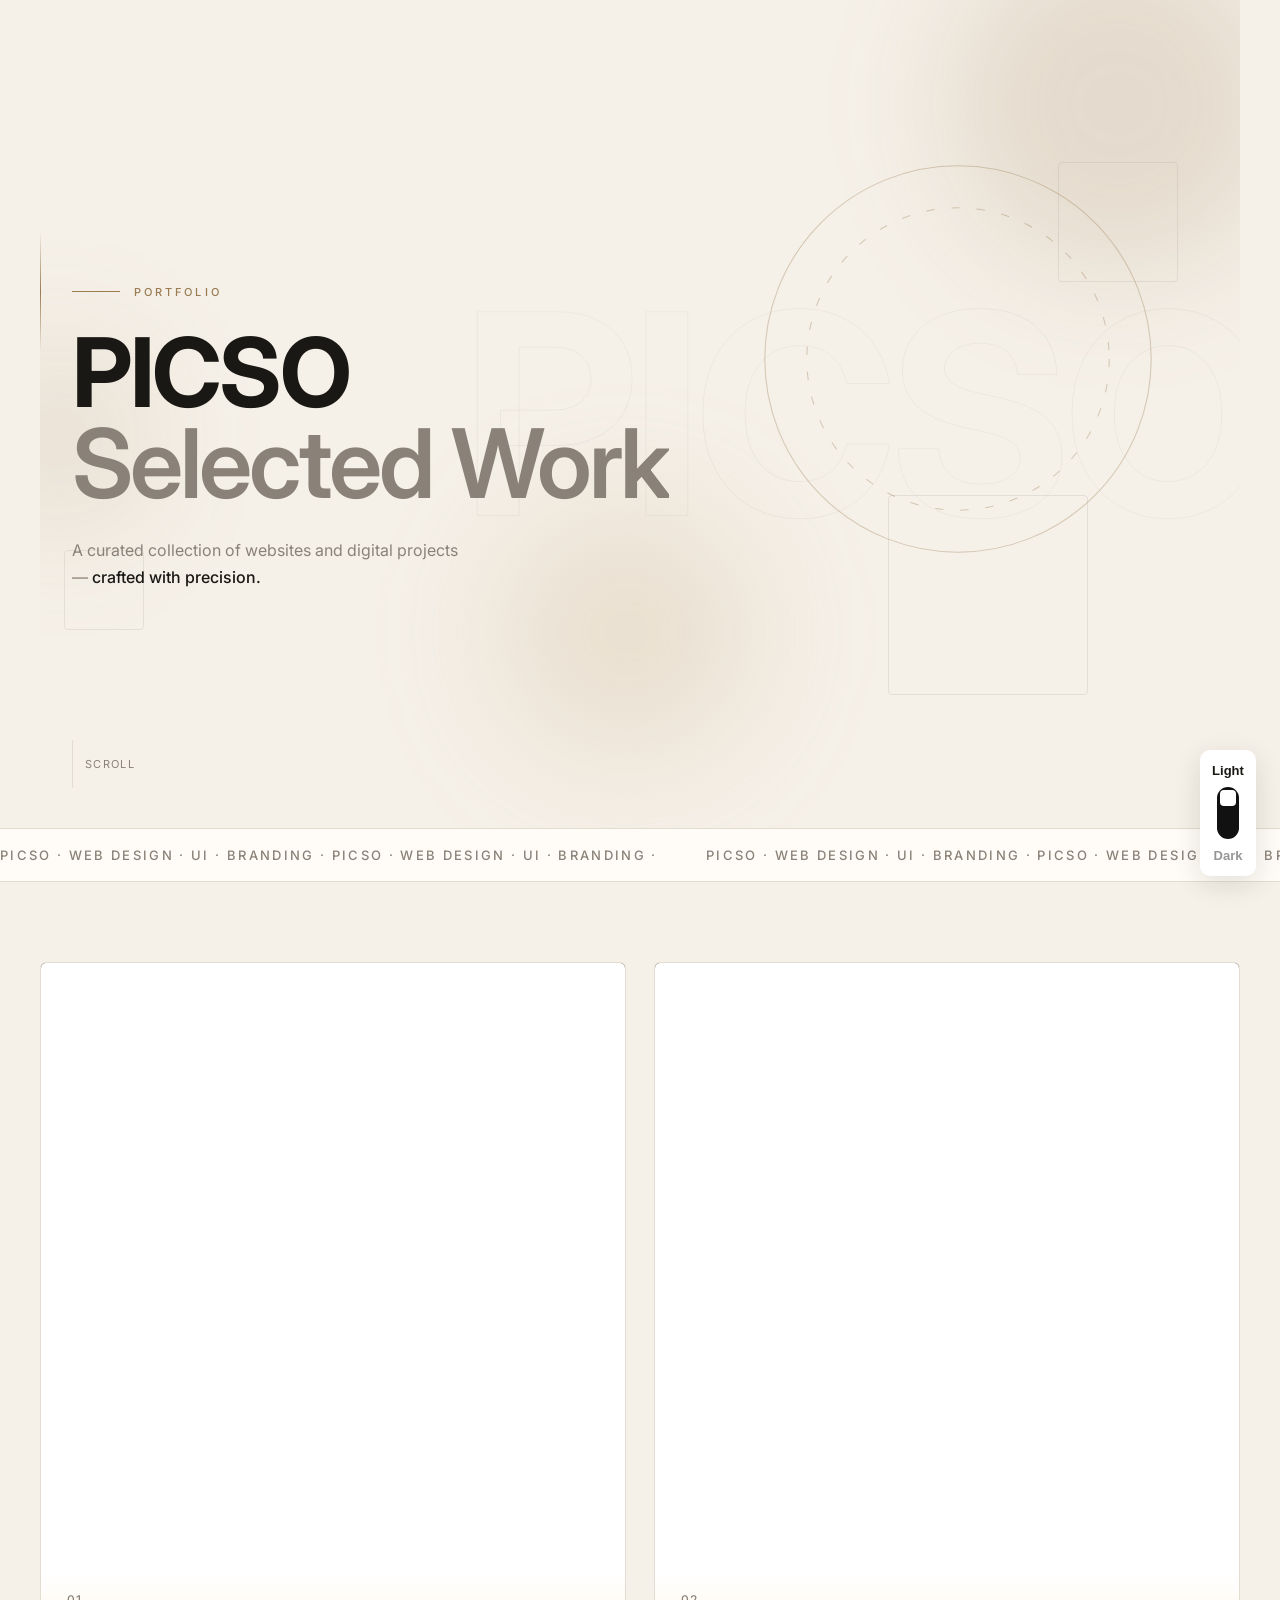
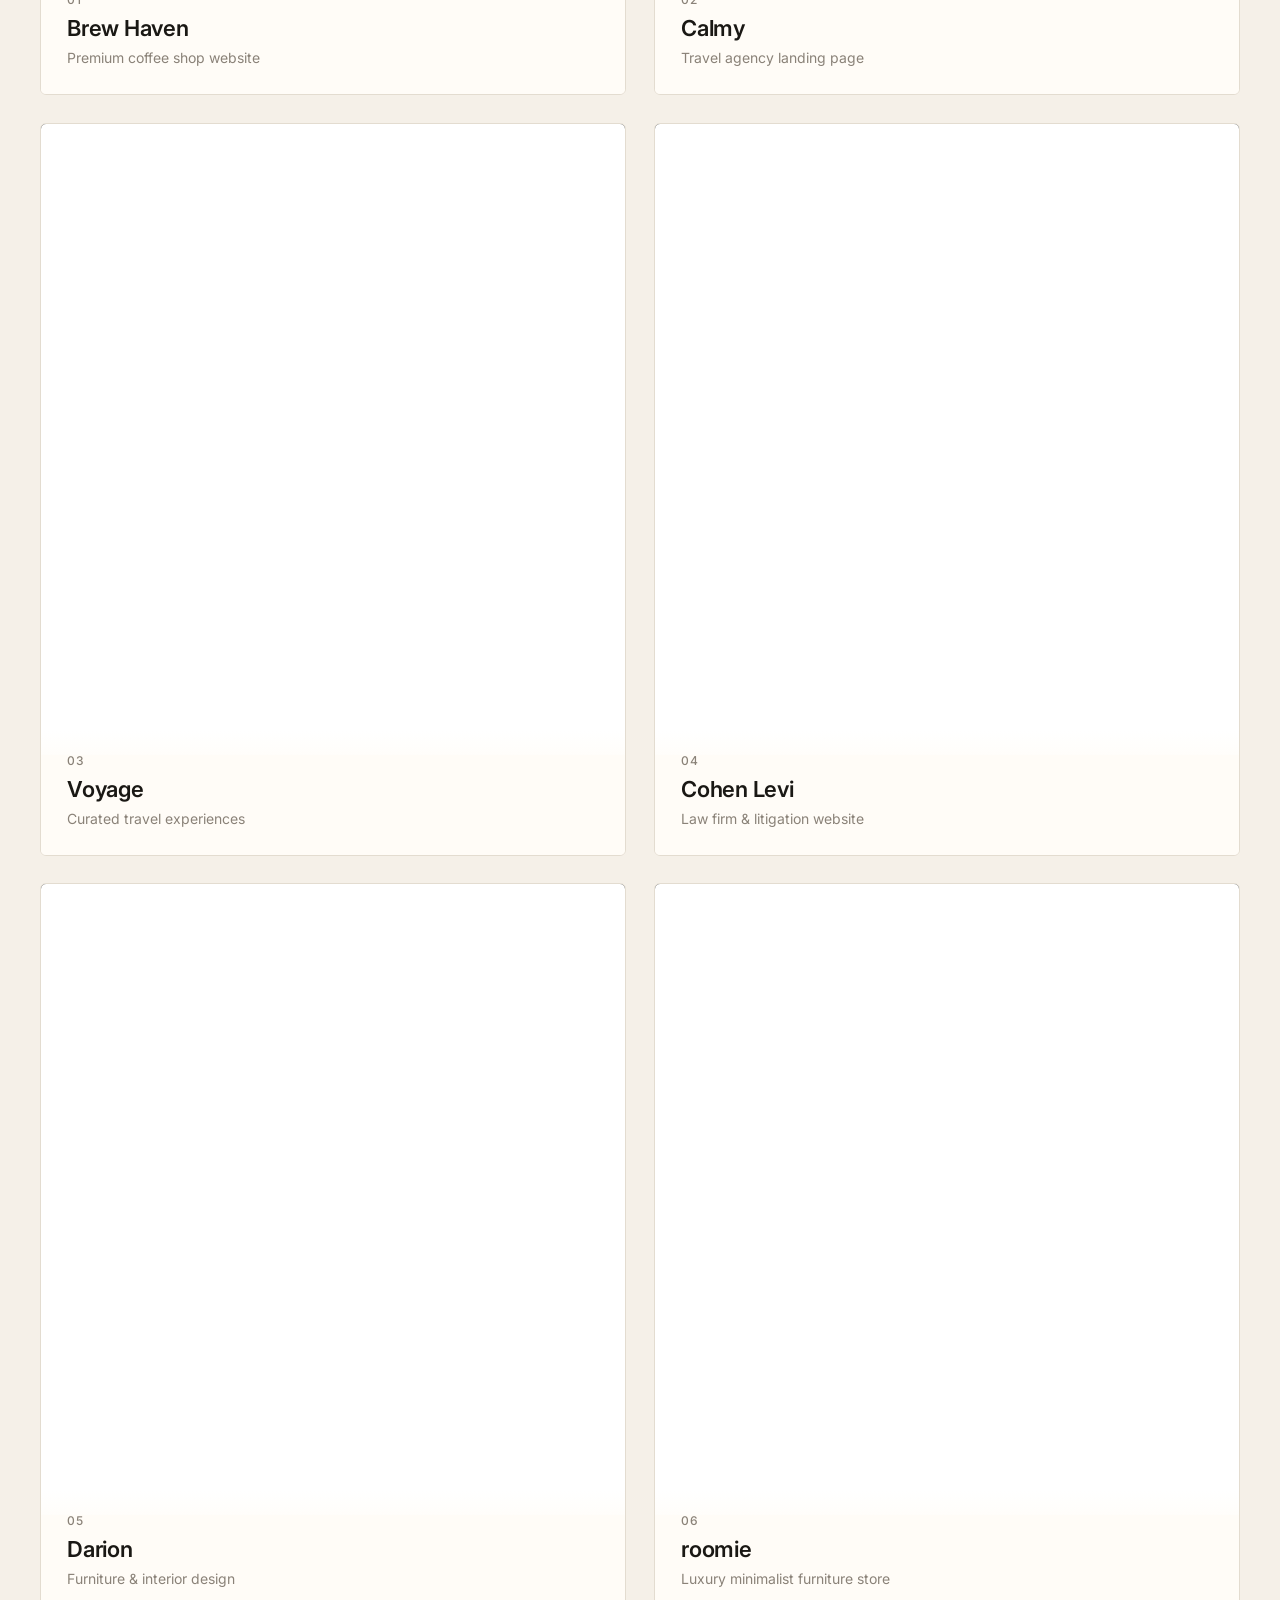
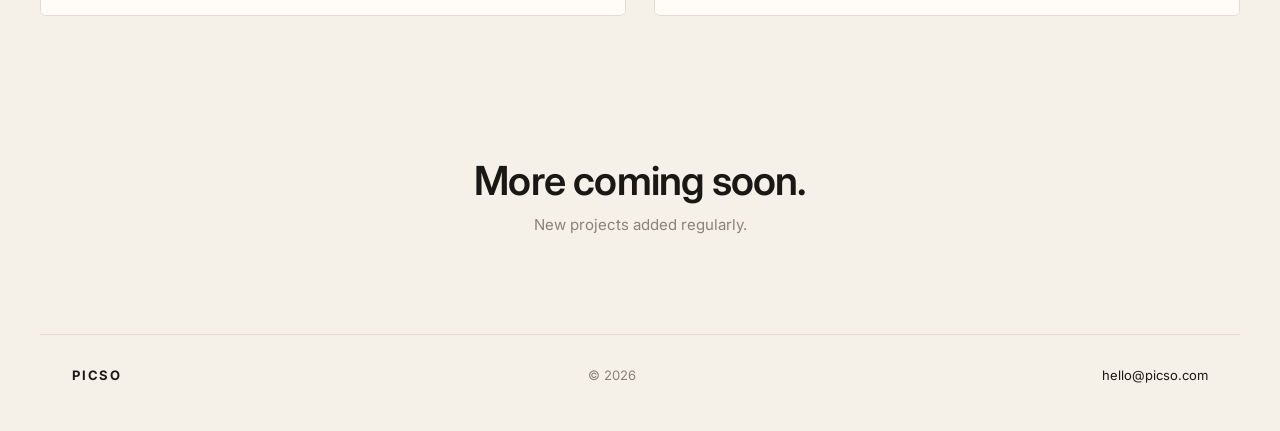
==== index.html @ 3d0b62fd "Add PICSO portfolio gallery with live project previews. Build a cream-light default portfolio site w" ====
<!DOCTYPE html>
<html lang="en">
  <head>
    <meta charset="UTF-8" />
    <meta name="viewport" content="width=device-width, initial-scale=1.0" />
    <title>PICSO — Selected Work</title>
    <link rel="preconnect" href="https://fonts.googleapis.com" />
    <link rel="preconnect" href="https://fonts.gstatic.com" crossorigin />
    <link
      href="https://fonts.googleapis.com/css2?family=Inter:wght@400;500;600;700&display=swap"
      rel="stylesheet"
    />
    <link rel="stylesheet" href="./style.css" />
    <script>
      (function () {
        if (localStorage.getItem("picso-theme") === "dark") {
          document.documentElement.setAttribute("data-theme", "dark");
        }
      })();
    </script>
  </head>
  <body>
    <div class="scroll-progress" aria-hidden="true"></div>

    <div class="bg-shapes" aria-hidden="true">
      <span class="shape shape-1"></span>
      <span class="shape shape-2"></span>
      <span class="shape shape-3"></span>
    </div>

    <nav class="nav">
      <a href="#" class="nav-logo">PICSO</a>
      <span class="nav-count"><span id="count">06</span> projects</span>
    </nav>

    <header class="hero" id="hero">
      <div class="hero-bg" aria-hidden="true">
        <div class="hero-orb hero-orb-1"></div>
        <div class="hero-orb hero-orb-2"></div>
        <div class="hero-orb hero-orb-3"></div>
        <span class="hero-watermark">PICSO</span>
        <div class="hero-ring-wrap">
          <svg class="hero-ring" viewBox="0 0 200 200" fill="none">
            <circle cx="100" cy="100" r="92" stroke="currentColor" stroke-width="0.5" />
            <circle cx="100" cy="100" r="72" stroke="currentColor" stroke-width="0.5" stroke-dasharray="4 8" />
          </svg>
        </div>
        <span class="hero-accent-line"></span>
      </div>

      <div class="hero-content">
        <p class="hero-label reveal">
          <span class="hero-label-line"></span>
          Portfolio
        </p>
        <h1 class="hero-title">
          <span class="line line-brand" data-split>PICSO</span>
          <span class="line line-sub"><span>Selected Work</span></span>
        </h1>
        <p class="hero-sub reveal">
          A curated collection of websites and digital projects —
          <em>crafted with precision.</em>
        </p>
      </div>

      <div class="scroll-hint reveal">
        <span class="scroll-line"></span>
        <span>Scroll</span>
      </div>
    </header>

    <section class="marquee-wrap reveal">
      <div class="marquee">
        <span>PICSO · WEB DESIGN · UI · BRANDING · PICSO · WEB DESIGN · UI · BRANDING ·</span>
        <span>PICSO · WEB DESIGN · UI · BRANDING · PICSO · WEB DESIGN · UI · BRANDING ·</span>
      </div>
    </section>

    <main class="grid">
      <a
        href="https://espressomusic.github.io/COFFEE/"
        class="tile reveal"
        data-index="01"
        target="_blank"
        rel="noopener noreferrer"
      >
        <div class="tile-glow"></div>
        <div class="tile-preview">
          <iframe
            data-src="https://espressomusic.github.io/COFFEE/"
            title="Brew Haven preview"
            tabindex="-1"
          ></iframe>
        </div>
        <div class="tile-info">
          <span class="tile-num">01</span>
          <h2>Brew Haven</h2>
          <p>Premium coffee shop website</p>
        </div>
      </a>

      <a
        href="https://espressomusic.github.io/CALMY/"
        class="tile reveal"
        data-index="02"
        target="_blank"
        rel="noopener noreferrer"
      >
        <div class="tile-glow"></div>
        <div class="tile-preview">
          <iframe
            data-src="https://espressomusic.github.io/CALMY/"
            title="Calmy preview"
            tabindex="-1"
          ></iframe>
        </div>
        <div class="tile-info">
          <span class="tile-num">02</span>
          <h2>Calmy</h2>
          <p>Travel agency landing page</p>
        </div>
      </a>

      <a
        href="https://espressomusic.github.io/TRAVEL-W-4/"
        class="tile reveal"
        data-index="03"
        target="_blank"
        rel="noopener noreferrer"
      >
        <div class="tile-glow"></div>
        <div class="tile-preview">
          <iframe
            data-src="https://espressomusic.github.io/TRAVEL-W-4/"
            title="Voyage preview"
            tabindex="-1"
          ></iframe>
        </div>
        <div class="tile-info">
          <span class="tile-num">03</span>
          <h2>Voyage</h2>
          <p>Curated travel experiences</p>
        </div>
      </a>

      <a
        href="https://espressomusic.github.io/LAWER-1/"
        class="tile reveal"
        data-index="04"
        target="_blank"
        rel="noopener noreferrer"
      >
        <div class="tile-glow"></div>
        <div class="tile-preview">
          <iframe
            data-src="https://espressomusic.github.io/LAWER-1/"
            title="Cohen Levi preview"
            tabindex="-1"
          ></iframe>
        </div>
        <div class="tile-info">
          <span class="tile-num">04</span>
          <h2>Cohen Levi</h2>
          <p>Law firm & litigation website</p>
        </div>
      </a>

      <a
        href="https://espressomusic.github.io/-1/"
        class="tile reveal"
        data-index="05"
        target="_blank"
        rel="noopener noreferrer"
      >
        <div class="tile-glow"></div>
        <div class="tile-preview">
          <iframe
            data-src="https://espressomusic.github.io/-1/"
            title="Darion preview"
            tabindex="-1"
          ></iframe>
        </div>
        <div class="tile-info">
          <span class="tile-num">05</span>
          <h2>Darion</h2>
          <p>Furniture & interior design</p>
        </div>
      </a>

      <a
        href="https://espressomusic.github.io/FURTUNE2/"
        class="tile reveal"
        data-index="06"
        target="_blank"
        rel="noopener noreferrer"
      >
        <div class="tile-glow"></div>
        <div class="tile-preview">
          <iframe
            data-src="https://espressomusic.github.io/FURTUNE2/"
            title="roomie preview"
            tabindex="-1"
          ></iframe>
        </div>
        <div class="tile-info">
          <span class="tile-num">06</span>
          <h2>roomie</h2>
          <p>Luxury minimalist furniture store</p>
        </div>
      </a>
    </main>

    <section class="cta reveal">
      <h2>More coming soon.</h2>
      <p>New projects added regularly.</p>
    </section>

    <footer class="footer reveal">
      <p class="footer-brand">PICSO</p>
      <p>&copy; 2026</p>
      <a href="mailto:hello@picso.com">hello@picso.com</a>
    </footer>

    <button
      class="theme-toggle"
      id="themeToggle"
      type="button"
      aria-label="Switch between light and dark mode"
    >
      <span class="theme-label">Light</span>
      <span class="theme-track" aria-hidden="true">
        <span class="theme-thumb"></span>
      </span>
      <span class="theme-label">Dark</span>
    </button>

    <script src="./script.js"></script>
  </body>
</html>
---- style.css ----
:root {
  --bg: #f5f0e8;
  --surface: #fffcf7;
  --border: #e3dcd0;
  --text: #1a1814;
  --muted: #8a8278;
  --accent: #1a1814;
  --preview-width: 1280px;
  --nav-scrolled: rgba(245, 240, 232, 0.9);
  --glow: rgba(0, 0, 0, 0.05);
  --shape-stroke: rgba(0, 0, 0, 0.07);
  --tile-hover-border: #cfc7bb;
  --tile-hover-shadow: rgba(26, 24, 20, 0.1);
  --tile-info-bg: linear-gradient(to top, rgba(255, 252, 247, 0.98) 70%, transparent);
  --tile-badge-bg: rgba(255, 252, 247, 0.92);
  --toggle-panel: #ffffff;
  --toggle-track: #111111;
  --toggle-thumb: #ffffff;
  --toggle-shadow: rgba(26, 24, 20, 0.12);
  --luxury: #9a7b52;
  --luxury-soft: rgba(154, 123, 82, 0.14);
  --hero-orb-1: rgba(154, 123, 82, 0.18);
  --hero-orb-2: rgba(196, 170, 130, 0.22);
}

[data-theme="dark"] {
  --bg: #080808;
  --surface: #111111;
  --border: #222222;
  --text: #f2f2f2;
  --muted: #737373;
  --accent: #ffffff;
  --nav-scrolled: rgba(8, 8, 8, 0.88);
  --glow: rgba(255, 255, 255, 0.07);
  --shape-stroke: rgba(255, 255, 255, 0.05);
  --tile-hover-border: #3a3a3a;
  --tile-hover-shadow: rgba(0, 0, 0, 0.5);
  --tile-info-bg: linear-gradient(to top, rgba(8, 8, 8, 0.98) 70%, transparent);
  --tile-badge-bg: rgba(8, 8, 8, 0.75);
  --toggle-panel: #141414;
  --toggle-track: #f2f2f2;
  --toggle-thumb: #111111;
  --toggle-shadow: rgba(0, 0, 0, 0.35);
  --luxury: #c4a574;
  --luxury-soft: rgba(196, 165, 116, 0.12);
  --hero-orb-1: rgba(196, 165, 116, 0.08);
  --hero-orb-2: rgba(154, 123, 82, 0.06);
}

* {
  box-sizing: border-box;
  margin: 0;
  padding: 0;
}

html {
  scroll-behavior: smooth;
}

body {
  min-height: 100vh;
  font-family: "Inter", system-ui, sans-serif;
  background: var(--bg);
  color: var(--text);
  -webkit-font-smoothing: antialiased;
  overflow-x: hidden;
  transition:
    background-color 0.35s ease,
    color 0.35s ease;
}

.scroll-progress {
  position: fixed;
  top: 0;
  left: 0;
  height: 2px;
  width: 0%;
  background: var(--accent);
  z-index: 100;
  transition: width 0.1s linear;
}

.bg-shapes {
  position: fixed;
  inset: 0;
  pointer-events: none;
  z-index: 0;
  overflow: hidden;
}

.shape {
  position: absolute;
  border: 1px solid var(--shape-stroke);
  border-radius: 4px;
  will-change: transform;
  transition: border-color 0.35s ease;
}

.shape-1 {
  width: 120px;
  height: 120px;
  top: 18%;
  right: 8%;
}

.shape-2 {
  width: 80px;
  height: 80px;
  bottom: 30%;
  left: 5%;
}

.shape-3 {
  width: 200px;
  height: 200px;
  top: 55%;
  right: 15%;
}

.nav {
  position: fixed;
  top: 0;
  left: 0;
  right: 0;
  z-index: 50;
  display: flex;
  justify-content: space-between;
  align-items: center;
  padding: 20px 32px;
  transform: translateY(-100%);
  opacity: 0;
  transition:
    transform 0.4s cubic-bezier(0.22, 1, 0.36, 1),
    opacity 0.4s ease,
    background 0.3s ease,
    backdrop-filter 0.3s ease;
}

.nav.visible {
  transform: translateY(0);
  opacity: 1;
}

.nav.scrolled {
  background: var(--nav-scrolled);
  backdrop-filter: blur(14px);
  border-bottom: 1px solid var(--border);
}

.nav-logo {
  font-size: 14px;
  font-weight: 700;
  letter-spacing: 0.14em;
  color: var(--text);
  text-decoration: none;
}

.nav-count {
  font-size: 12px;
  color: var(--muted);
  letter-spacing: 0.05em;
}

.hero {
  position: relative;
  z-index: 1;
  max-width: 1200px;
  margin: 0 auto;
  padding: 120px 32px 80px;
  min-height: 92vh;
  display: flex;
  align-items: center;
}

.hero-bg {
  position: absolute;
  inset: 0;
  overflow: hidden;
  pointer-events: none;
}

.hero-orb {
  position: absolute;
  border-radius: 50%;
  filter: blur(60px);
  animation: orb-float 9s ease-in-out infinite alternate;
}

.hero-orb-1 {
  width: 340px;
  height: 340px;
  top: -8%;
  right: -4%;
  background: var(--hero-orb-1);
}

.hero-orb-2 {
  width: 260px;
  height: 260px;
  bottom: 8%;
  left: 38%;
  background: var(--hero-orb-2);
  animation-delay: -3s;
}

.hero-orb-3 {
  width: 180px;
  height: 180px;
  top: 42%;
  left: -6%;
  background: var(--luxury-soft);
  animation-delay: -5s;
}

.hero-watermark {
  position: absolute;
  right: -2%;
  top: 50%;
  transform: translateY(-50%);
  font-size: clamp(120px, 22vw, 280px);
  font-weight: 700;
  letter-spacing: -0.03em;
  color: transparent;
  -webkit-text-stroke: 1px var(--shape-stroke);
  opacity: 0.55;
  user-select: none;
  animation: watermark-drift 12s ease-in-out infinite alternate;
}

.hero-ring-wrap {
  position: absolute;
  width: min(42vw, 420px);
  height: min(42vw, 420px);
  right: 6%;
  top: 18%;
  color: var(--luxury);
  opacity: 0.35;
}

.hero-ring {
  width: 100%;
  height: 100%;
  animation: ring-spin 40s linear infinite;
}

.hero-accent-line {
  position: absolute;
  left: 0;
  top: 28%;
  width: 1px;
  height: 120px;
  background: linear-gradient(to bottom, transparent, var(--luxury), transparent);
  animation: line-grow 1.4s cubic-bezier(0.22, 1, 0.36, 1) 0.6s both;
}

.hero-content {
  position: relative;
  z-index: 2;
  max-width: 760px;
}

.hero-label {
  display: inline-flex;
  align-items: center;
  gap: 14px;
  font-size: 11px;
  font-weight: 500;
  letter-spacing: 0.28em;
  text-transform: uppercase;
  color: var(--luxury);
  margin-bottom: 28px;
}

.hero-label-line {
  display: block;
  width: 48px;
  height: 1px;
  background: var(--luxury);
  transform-origin: left;
  animation: line-expand 1s cubic-bezier(0.22, 1, 0.36, 1) 0.3s both;
}

.hero-title {
  font-size: clamp(48px, 10vw, 96px);
  font-weight: 700;
  letter-spacing: -0.03em;
  line-height: 0.95;
}

.hero-title .line {
  display: block;
  overflow: hidden;
}

.hero-title .line-brand {
  display: block;
}

.hero-title .line-brand .char {
  display: inline-block;
  transform: translateY(115%) rotate(8deg);
  opacity: 0;
  animation: char-rise 1s cubic-bezier(0.22, 1, 0.36, 1) forwards;
}

.hero-title .line-sub span {
  display: inline-block;
  font-weight: 600;
  color: var(--muted);
  transform: translateY(110%);
  animation: slide-up 1.1s cubic-bezier(0.22, 1, 0.36, 1) 0.55s forwards;
}

.hero-sub {
  margin-top: 28px;
  font-size: 16px;
  font-weight: 400;
  color: var(--muted);
  max-width: 40ch;
  line-height: 1.7;
}

.hero-sub em {
  font-style: normal;
  font-weight: 500;
  color: var(--text);
}

.scroll-hint {
  position: absolute;
  bottom: 40px;
  left: 32px;
  display: flex;
  align-items: center;
  gap: 12px;
  font-size: 11px;
  letter-spacing: 0.12em;
  text-transform: uppercase;
  color: var(--muted);
}

.scroll-line {
  width: 1px;
  height: 48px;
  background: var(--border);
  position: relative;
  overflow: hidden;
}

.scroll-line::after {
  content: "";
  position: absolute;
  top: -100%;
  left: 0;
  width: 100%;
  height: 100%;
  background: var(--accent);
  animation: scroll-drop 1.8s ease-in-out infinite;
}

.marquee-wrap {
  position: relative;
  z-index: 1;
  border-top: 1px solid var(--border);
  border-bottom: 1px solid var(--border);
  padding: 18px 0;
  overflow: hidden;
  background: var(--surface);
}

.marquee {
  display: flex;
  width: max-content;
  animation: marquee 22s linear infinite;
}

.marquee span {
  flex-shrink: 0;
  padding-right: 48px;
  font-size: 13px;
  font-weight: 500;
  letter-spacing: 0.18em;
  text-transform: uppercase;
  color: var(--muted);
  white-space: nowrap;
}

.grid {
  position: relative;
  z-index: 1;
  max-width: 1440px;
  margin: 0 auto;
  padding: 80px 40px;
  display: grid;
  grid-template-columns: repeat(2, minmax(0, 1fr));
  gap: 28px;
}

@media (max-width: 900px) {
  .grid {
    grid-template-columns: 1fr;
    padding: 60px 24px;
  }
}

.tile {
  aspect-ratio: 4 / 5;
  min-height: 420px;
  background: var(--surface);
  border: 1px solid var(--border);
  border-radius: 6px;
  text-decoration: none;
  color: inherit;
  position: relative;
  overflow: hidden;
  transform-style: preserve-3d;
  will-change: transform;
  transition:
    border-color 0.35s ease,
    box-shadow 0.35s ease,
    background-color 0.35s ease;
}

.tile-glow {
  position: absolute;
  inset: 0;
  background: radial-gradient(
    400px circle at var(--mouse-x, 50%) var(--mouse-y, 50%),
    var(--glow),
    transparent 40%
  );
  opacity: 0;
  transition: opacity 0.35s ease;
  pointer-events: none;
  z-index: 4;
}

.tile:hover .tile-glow {
  opacity: 1;
}

.tile:hover {
  border-color: var(--tile-hover-border);
  box-shadow: 0 20px 50px var(--tile-hover-shadow);
}

.tile-preview {
  position: absolute;
  inset: 0;
  bottom: 100px;
  overflow: hidden;
  background: #0c0c0c;
}

.tile-preview::before {
  content: "";
  position: absolute;
  inset: 0;
  background: linear-gradient(
    110deg,
    transparent 30%,
    rgba(255, 255, 255, 0.03) 50%,
    transparent 70%
  );
  background-size: 200% 100%;
  animation: shimmer 1.8s ease-in-out infinite;
  z-index: 2;
  pointer-events: none;
  opacity: 1;
  transition: opacity 0.4s ease;
}

.tile-preview.loaded::before {
  opacity: 0;
}

.tile-preview iframe {
  position: absolute;
  top: 0;
  left: 0;
  width: var(--preview-width);
  height: 900px;
  border: 0;
  pointer-events: none;
  transform-origin: top left;
  background: #fff;
}

.tile-info {
  position: absolute;
  left: 0;
  right: 0;
  bottom: 0;
  padding: 22px 26px 26px;
  background: var(--tile-info-bg);
  z-index: 3;
  transition: background 0.35s ease;
}

.tile-num {
  display: block;
  font-size: 12px;
  font-weight: 500;
  color: var(--muted);
  letter-spacing: 0.08em;
  margin-bottom: 8px;
}

.tile h2 {
  font-size: 22px;
  font-weight: 600;
  letter-spacing: -0.01em;
  margin-bottom: 6px;
  transition: transform 0.35s cubic-bezier(0.22, 1, 0.36, 1);
}

.tile:hover h2 {
  transform: translateY(-2px);
}

.tile p {
  font-size: 14px;
  color: var(--muted);
  line-height: 1.5;
  transition: transform 0.35s cubic-bezier(0.22, 1, 0.36, 1);
}

.tile:hover p {
  transform: translateY(-2px);
}

.tile::after {
  content: "↗";
  position: absolute;
  top: 14px;
  right: 14px;
  font-size: 16px;
  color: var(--text);
  opacity: 0;
  transform: translate(-6px, 6px);
  transition:
    opacity 0.35s ease,
    transform 0.35s cubic-bezier(0.22, 1, 0.36, 1);
  z-index: 5;
  background: var(--tile-badge-bg);
  border: 1px solid var(--border);
  border-radius: 4px;
  width: 28px;
  height: 28px;
  display: grid;
  place-items: center;
}

.tile:hover::after {
  opacity: 1;
  transform: translate(0, 0);
}

.cta {
  position: relative;
  z-index: 1;
  max-width: 1200px;
  margin: 0 auto;
  padding: 60px 32px 100px;
  text-align: center;
}

.cta h2 {
  font-size: clamp(28px, 4vw, 40px);
  font-weight: 600;
  letter-spacing: -0.02em;
}

.cta p {
  margin-top: 10px;
  color: var(--muted);
  font-size: 15px;
}

.footer {
  position: relative;
  z-index: 1;
  max-width: 1200px;
  margin: 0 auto;
  padding: 32px 32px 48px;
  display: flex;
  justify-content: space-between;
  align-items: center;
  border-top: 1px solid var(--border);
  font-size: 13px;
  color: var(--muted);
}

.footer-brand {
  font-weight: 700;
  letter-spacing: 0.14em;
  color: var(--text);
}

.footer a {
  color: var(--text);
  text-decoration: none;
  transition: opacity 0.2s ease;
}

.footer a:hover {
  opacity: 0.5;
}

.reveal {
  opacity: 0;
  transform: translateY(40px);
  transition:
    opacity 0.7s cubic-bezier(0.22, 1, 0.36, 1),
    transform 0.7s cubic-bezier(0.22, 1, 0.36, 1);
}

.reveal.visible {
  opacity: 1;
  transform: translateY(0);
}

.tile.reveal.visible {
  transform: translateY(0) rotateX(0);
}

.tile.reveal {
  transform: translateY(60px) rotateX(8deg);
  transform-origin: center bottom;
}

@keyframes slide-up {
  to {
    transform: translateY(0);
  }
}

@keyframes char-rise {
  to {
    transform: translateY(0) rotate(0deg);
    opacity: 1;
  }
}

@keyframes line-expand {
  from {
    transform: scaleX(0);
  }
  to {
    transform: scaleX(1);
  }
}

@keyframes line-grow {
  from {
    transform: scaleY(0);
    opacity: 0;
  }
  to {
    transform: scaleY(1);
    opacity: 1;
  }
}

@keyframes orb-float {
  from {
    transform: translate(0, 0) scale(1);
  }
  to {
    transform: translate(-18px, 22px) scale(1.08);
  }
}

@keyframes watermark-drift {
  from {
    transform: translateY(-50%) translateX(0);
  }
  to {
    transform: translateY(calc(-50% + 16px)) translateX(-12px);
  }
}

@keyframes ring-spin {
  from {
    transform: rotate(0deg);
  }
  to {
    transform: rotate(360deg);
  }
}

@keyframes scroll-drop {
  0% {
    top: -100%;
  }
  50% {
    top: 100%;
  }
  100% {
    top: 100%;
  }
}

@keyframes marquee {
  from {
    transform: translateX(0);
  }
  to {
    transform: translateX(-50%);
  }
}

@keyframes shimmer {
  0% {
    background-position: 200% 0;
  }
  100% {
    background-position: -200% 0;
  }
}

.theme-toggle {
  position: fixed;
  right: 24px;
  bottom: 24px;
  z-index: 60;
  width: 56px;
  padding: 14px 10px;
  border: 0;
  border-radius: 10px;
  background: var(--toggle-panel);
  box-shadow: 0 8px 28px var(--toggle-shadow);
  display: flex;
  flex-direction: column;
  align-items: center;
  gap: 10px;
  cursor: pointer;
  transition:
    background-color 0.35s ease,
    box-shadow 0.35s ease,
    transform 0.25s ease;
}

.theme-toggle:hover {
  transform: translateY(-2px);
}

.theme-toggle:active {
  transform: translateY(0);
}

.theme-label {
  font-size: 13px;
  font-weight: 700;
  color: var(--text);
  line-height: 1;
  transition: color 0.35s ease, opacity 0.25s ease;
}

.theme-track {
  position: relative;
  width: 22px;
  height: 52px;
  border-radius: 999px;
  background: var(--toggle-track);
  display: block;
  transition: background-color 0.35s ease;
}

.theme-thumb {
  position: absolute;
  top: 3px;
  left: 3px;
  width: 16px;
  height: 16px;
  border-radius: 4px;
  background: var(--toggle-thumb);
  transition:
    transform 0.35s cubic-bezier(0.22, 1, 0.36, 1),
    background-color 0.35s ease;
}

[data-theme="dark"] .theme-thumb {
  transform: translateY(30px);
}

[data-theme="dark"] .theme-label:first-child {
  opacity: 0.45;
}

[data-theme="dark"] .theme-label:last-child {
  opacity: 1;
}

html:not([data-theme="dark"]) .theme-label:first-child {
  opacity: 1;
}

html:not([data-theme="dark"]) .theme-label:last-child {
  opacity: 0.45;
}

@media (max-width: 640px) {
  .hero {
    padding: 100px 20px 80px;
    min-height: 80vh;
  }

  .hero-watermark {
    right: -8%;
    opacity: 0.35;
  }

  .hero-ring-wrap {
    width: 220px;
    height: 220px;
    right: -4%;
    top: 10%;
    opacity: 0.2;
  }

  .hero-accent-line {
    display: none;
  }

  .scroll-hint {
    left: 20px;
    bottom: 24px;
  }

  .grid {
    padding: 60px 20px;
  }

  .nav {
    padding: 16px 20px;
  }

  .footer {
    flex-direction: column;
    gap: 10px;
    text-align: center;
    padding: 32px 20px 48px;
  }

  .theme-toggle {
    right: 16px;
    bottom: 16px;
  }
}

@media (prefers-reduced-motion: reduce) {
  *,
  *::before,
  *::after {
    animation: none !important;
    transition: none !important;
  }

  .reveal {
    opacity: 1;
    transform: none;
  }

  .hero-title .line span {
    transform: none;
  }

  .hero-title .line-brand .char {
    transform: none;
    opacity: 1;
  }

  .nav {
    transform: none;
    opacity: 1;
  }
}
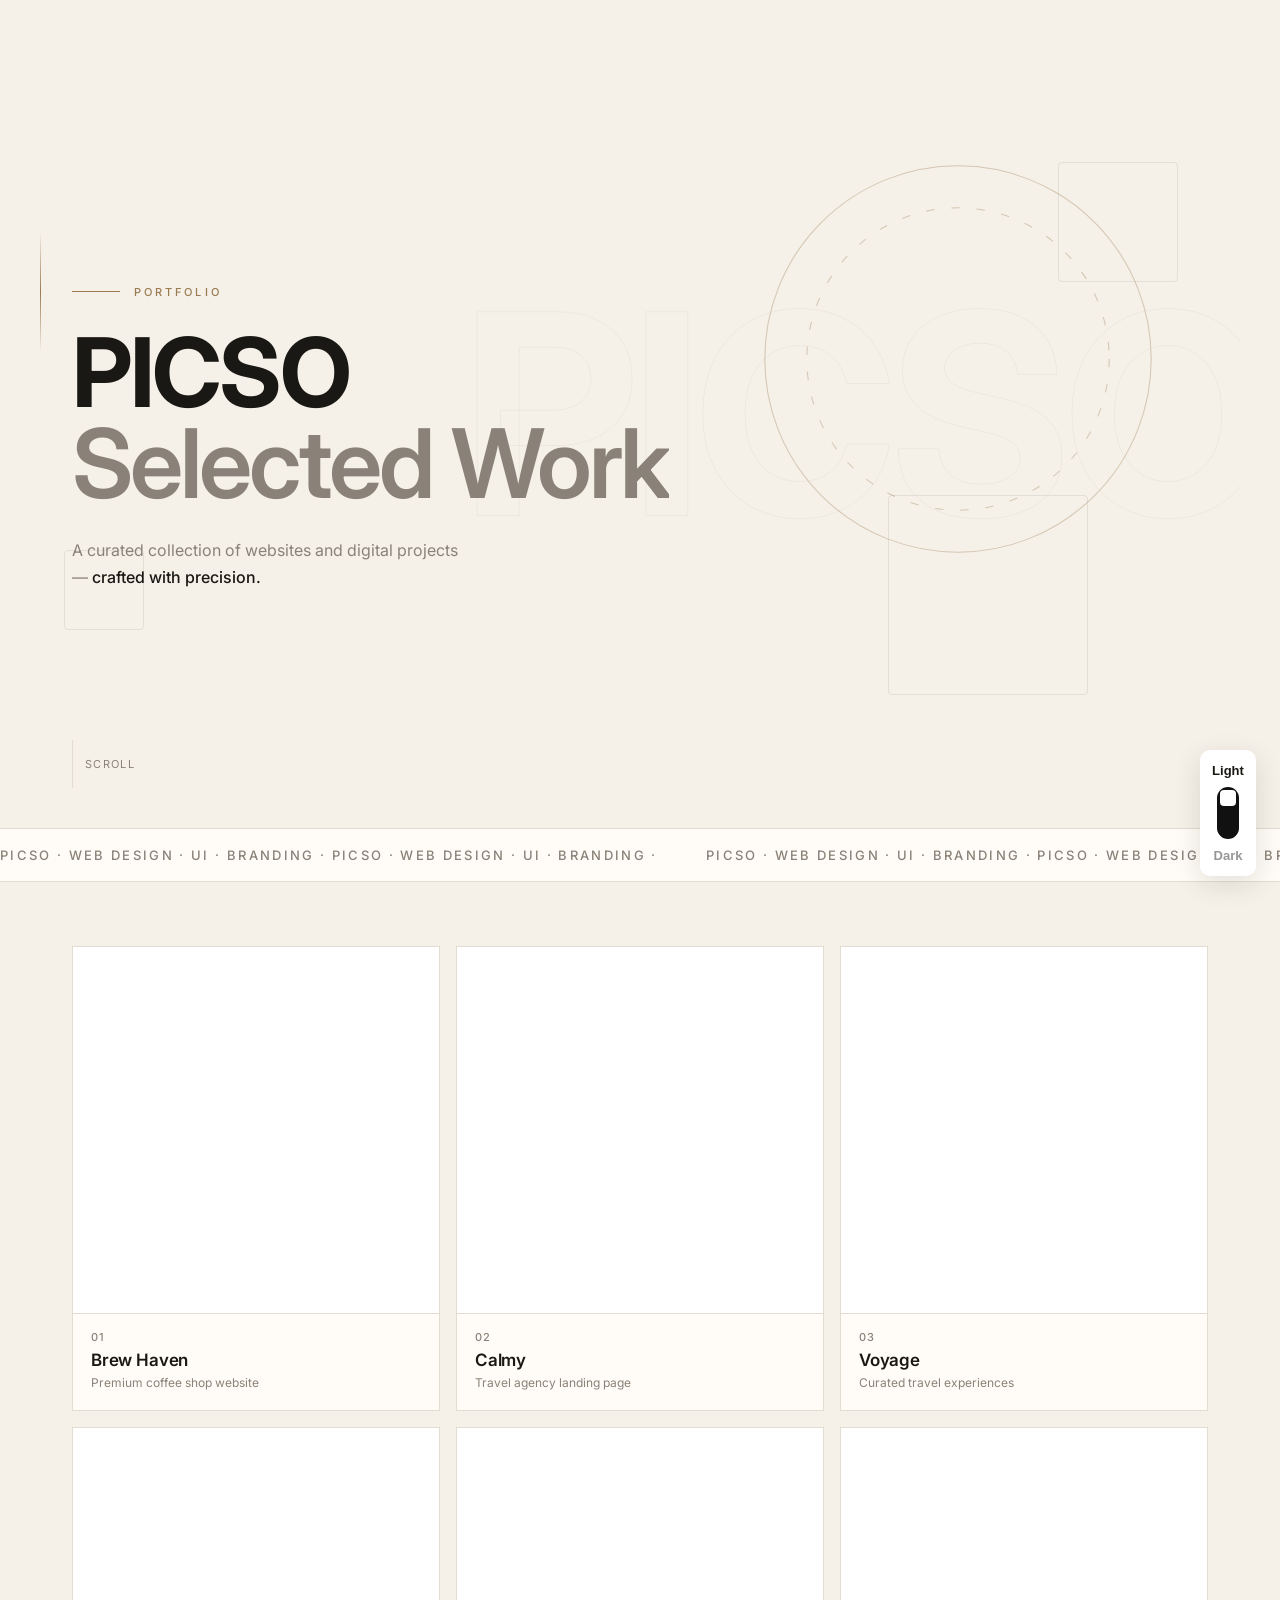
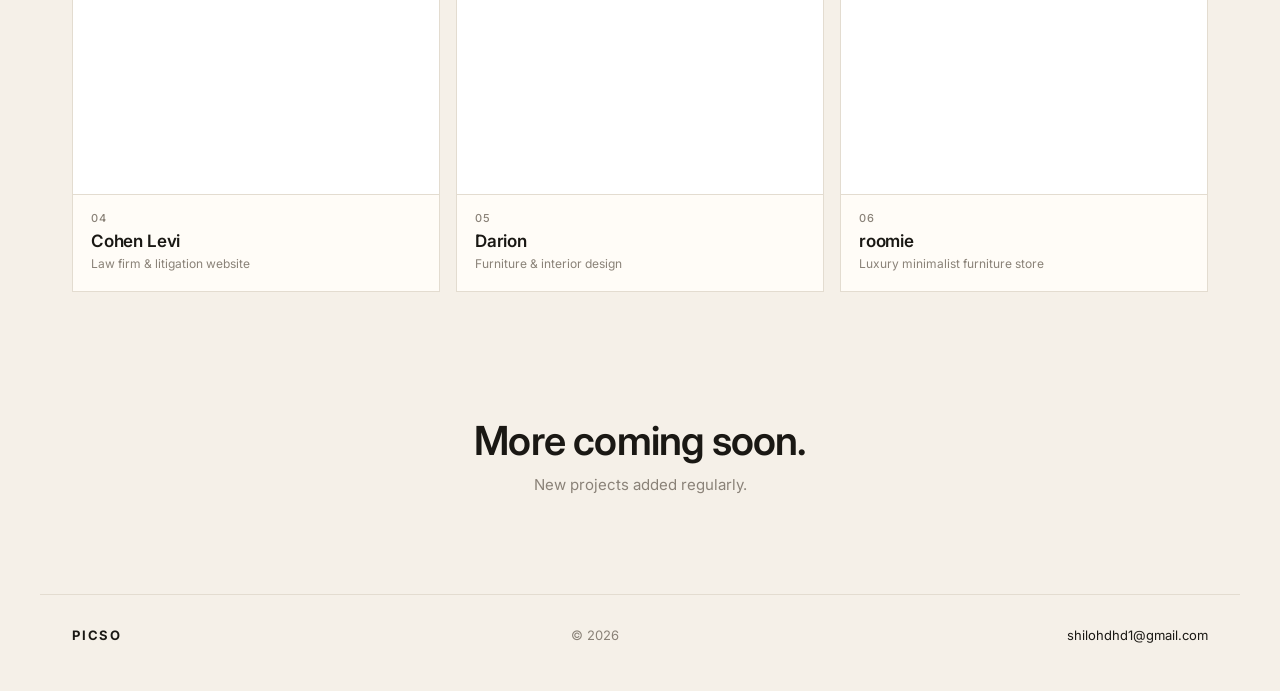
==== commit 73514508: "Refine gallery layout and update contact details. Remove hero brown orbs, resize tiles to a 3-column" ====
--- a/index.html
+++ b/index.html
@@ -35,9 +35,6 @@
 
     <header class="hero" id="hero">
       <div class="hero-bg" aria-hidden="true">
-        <div class="hero-orb hero-orb-1"></div>
-        <div class="hero-orb hero-orb-2"></div>
-        <div class="hero-orb hero-orb-3"></div>
         <span class="hero-watermark">PICSO</span>
         <div class="hero-ring-wrap">
           <svg class="hero-ring" viewBox="0 0 200 200" fill="none">
@@ -218,7 +215,7 @@
     <footer class="footer reveal">
       <p class="footer-brand">PICSO</p>
       <p>&copy; 2026</p>
-      <a href="mailto:hello@picso.com">hello@picso.com</a>
+      <a href="mailto:shilohdhd1@gmail.com">shilohdhd1@gmail.com</a>
     </footer>
 
     <button
--- a/style.css
+++ b/style.css
@@ -18,9 +18,6 @@
   --toggle-thumb: #ffffff;
   --toggle-shadow: rgba(26, 24, 20, 0.12);
   --luxury: #9a7b52;
-  --luxury-soft: rgba(154, 123, 82, 0.14);
-  --hero-orb-1: rgba(154, 123, 82, 0.18);
-  --hero-orb-2: rgba(196, 170, 130, 0.22);
 }
 
 [data-theme="dark"] {
@@ -42,9 +39,6 @@
   --toggle-thumb: #111111;
   --toggle-shadow: rgba(0, 0, 0, 0.35);
   --luxury: #c4a574;
-  --luxury-soft: rgba(196, 165, 116, 0.12);
-  --hero-orb-1: rgba(196, 165, 116, 0.08);
-  --hero-orb-2: rgba(154, 123, 82, 0.06);
 }
 
 * {
@@ -179,39 +173,6 @@
   pointer-events: none;
 }
 
-.hero-orb {
-  position: absolute;
-  border-radius: 50%;
-  filter: blur(60px);
-  animation: orb-float 9s ease-in-out infinite alternate;
-}
-
-.hero-orb-1 {
-  width: 340px;
-  height: 340px;
-  top: -8%;
-  right: -4%;
-  background: var(--hero-orb-1);
-}
-
-.hero-orb-2 {
-  width: 260px;
-  height: 260px;
-  bottom: 8%;
-  left: 38%;
-  background: var(--hero-orb-2);
-  animation-delay: -3s;
-}
-
-.hero-orb-3 {
-  width: 180px;
-  height: 180px;
-  top: 42%;
-  left: -6%;
-  background: var(--luxury-soft);
-  animation-delay: -5s;
-}
-
 .hero-watermark {
   position: absolute;
   right: -2%;
@@ -388,27 +349,34 @@
 .grid {
   position: relative;
   z-index: 1;
-  max-width: 1440px;
+  max-width: 1200px;
   margin: 0 auto;
-  padding: 80px 40px;
+  padding: 64px 32px;
   display: grid;
-  grid-template-columns: repeat(2, minmax(0, 1fr));
-  gap: 28px;
-}
-
-@media (max-width: 900px) {
+  grid-template-columns: repeat(3, minmax(0, 1fr));
+  gap: 16px;
+}
+
+@media (max-width: 1024px) {
+  .grid {
+    grid-template-columns: repeat(2, minmax(0, 1fr));
+    padding: 56px 24px;
+  }
+}
+
+@media (max-width: 640px) {
   .grid {
     grid-template-columns: 1fr;
-    padding: 60px 24px;
+    padding: 48px 20px;
   }
 }
 
 .tile {
-  aspect-ratio: 4 / 5;
-  min-height: 420px;
+  display: flex;
+  flex-direction: column;
   background: var(--surface);
   border: 1px solid var(--border);
-  border-radius: 6px;
+  border-radius: 0;
   text-decoration: none;
   color: inherit;
   position: relative;
@@ -445,11 +413,12 @@
 }
 
 .tile-preview {
-  position: absolute;
-  inset: 0;
-  bottom: 100px;
+  position: relative;
+  width: 100%;
+  aspect-ratio: 1 / 1;
   overflow: hidden;
   background: #0c0c0c;
+  flex-shrink: 0;
 }
 
 .tile-preview::before {
@@ -487,30 +456,28 @@
 }
 
 .tile-info {
-  position: absolute;
-  left: 0;
-  right: 0;
-  bottom: 0;
-  padding: 22px 26px 26px;
-  background: var(--tile-info-bg);
+  position: relative;
+  padding: 16px 18px 18px;
+  background: var(--surface);
   z-index: 3;
   transition: background 0.35s ease;
+  border-top: 1px solid var(--border);
 }
 
 .tile-num {
   display: block;
-  font-size: 12px;
+  font-size: 11px;
   font-weight: 500;
   color: var(--muted);
   letter-spacing: 0.08em;
-  margin-bottom: 8px;
+  margin-bottom: 6px;
 }
 
 .tile h2 {
-  font-size: 22px;
+  font-size: 17px;
   font-weight: 600;
   letter-spacing: -0.01em;
-  margin-bottom: 6px;
+  margin-bottom: 4px;
   transition: transform 0.35s cubic-bezier(0.22, 1, 0.36, 1);
 }
 
@@ -519,7 +486,7 @@
 }
 
 .tile p {
-  font-size: 14px;
+  font-size: 12px;
   color: var(--muted);
   line-height: 1.5;
   transition: transform 0.35s cubic-bezier(0.22, 1, 0.36, 1);
@@ -659,15 +626,6 @@
   to {
     transform: scaleY(1);
     opacity: 1;
-  }
-}
-
-@keyframes orb-float {
-  from {
-    transform: translate(0, 0) scale(1);
-  }
-  to {
-    transform: translate(-18px, 22px) scale(1.08);
   }
 }
 
@@ -828,10 +786,6 @@
     bottom: 24px;
   }
 
-  .grid {
-    padding: 60px 20px;
-  }
-
   .nav {
     padding: 16px 20px;
   }
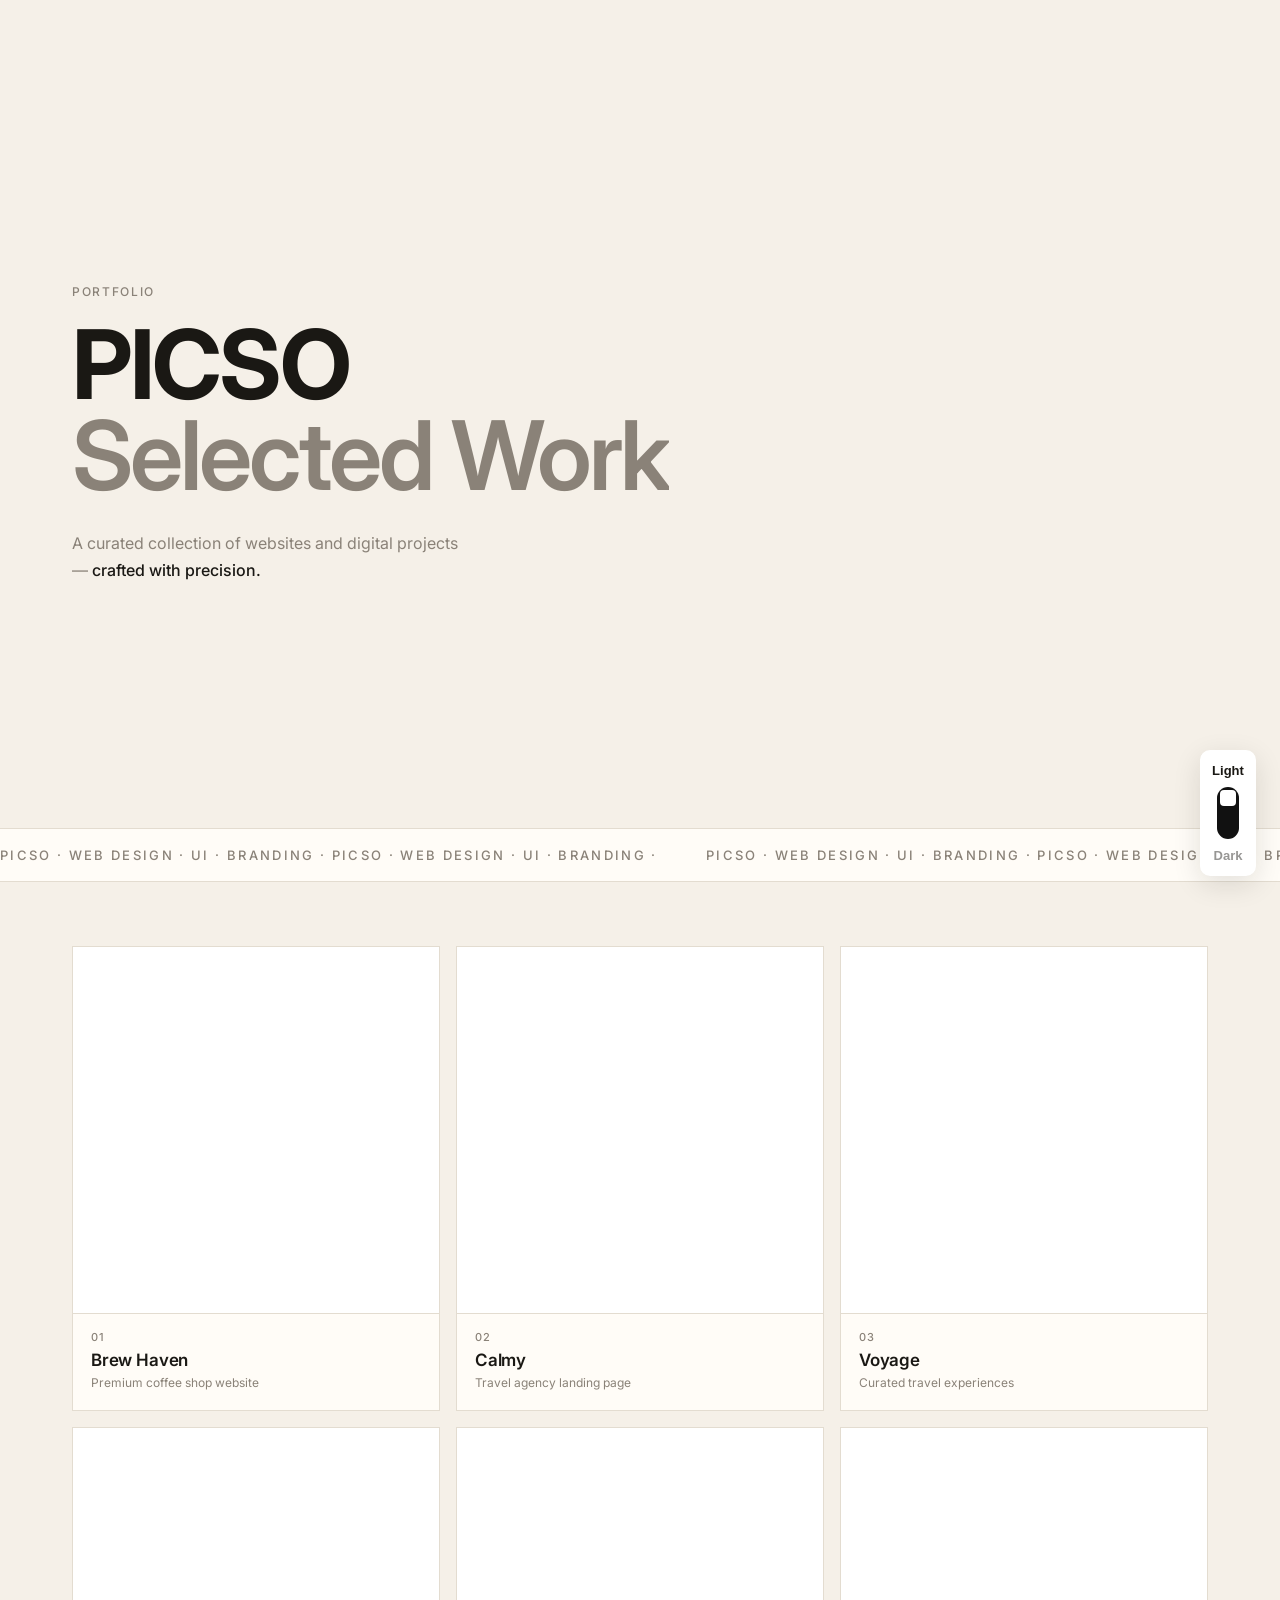
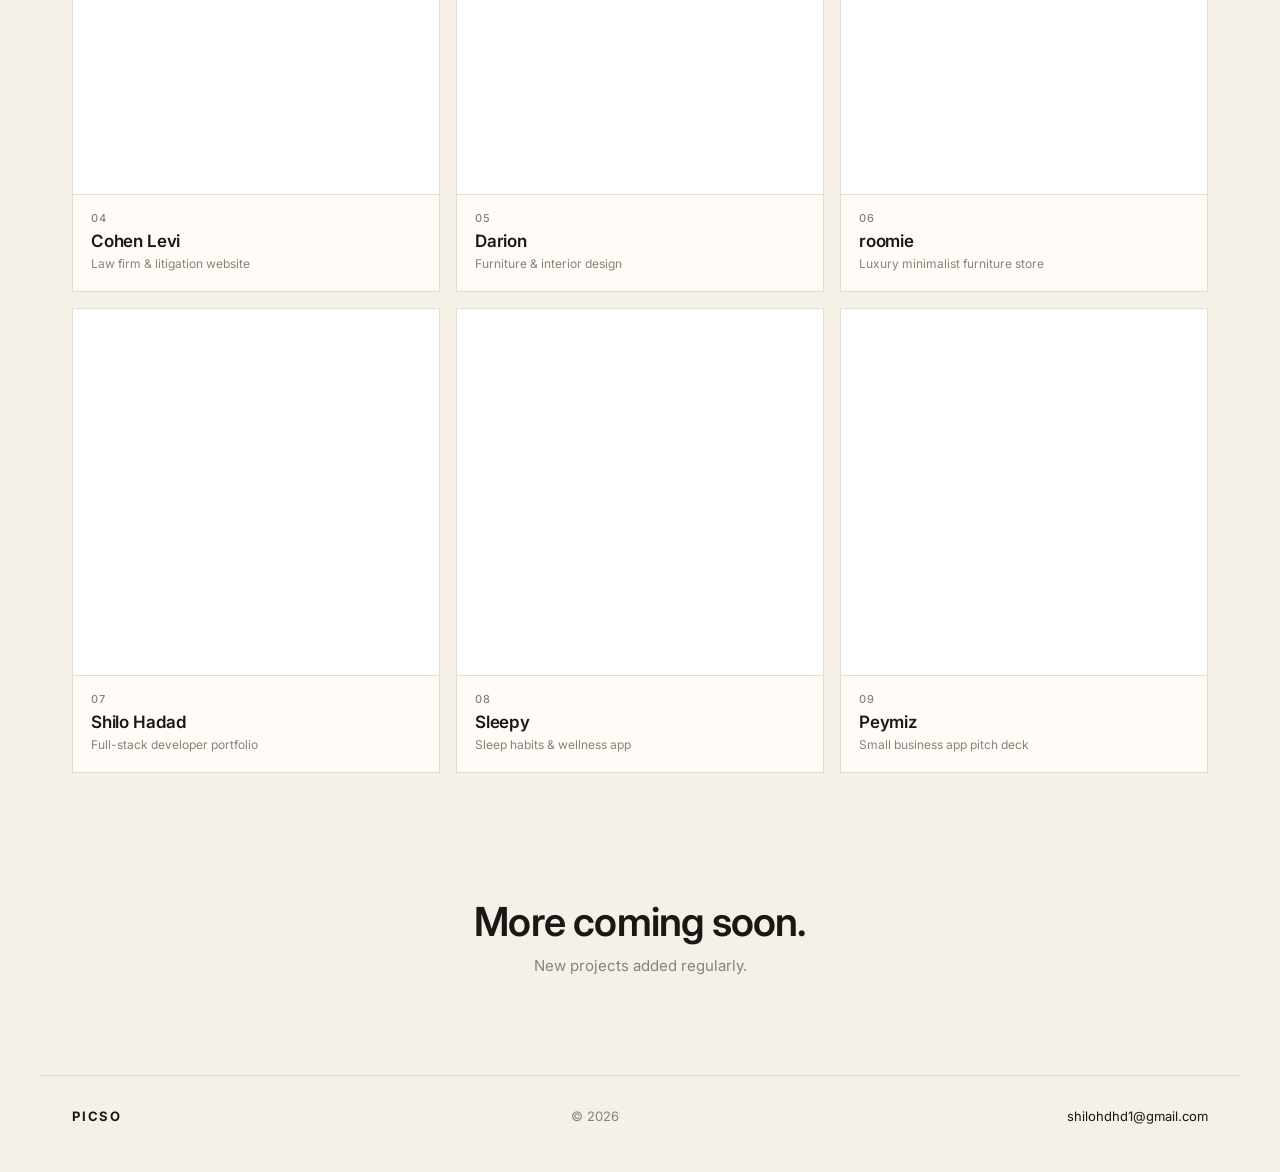
==== commit c05c9a2e: "Add projects, simplify UI, and speed up gallery loading. Add three portfolio sites, remove decorativ" ====
--- a/index.html
+++ b/index.html
@@ -22,34 +22,14 @@
   <body>
     <div class="scroll-progress" aria-hidden="true"></div>
 
-    <div class="bg-shapes" aria-hidden="true">
-      <span class="shape shape-1"></span>
-      <span class="shape shape-2"></span>
-      <span class="shape shape-3"></span>
-    </div>
-
     <nav class="nav">
       <a href="#" class="nav-logo">PICSO</a>
-      <span class="nav-count"><span id="count">06</span> projects</span>
+      <span class="nav-count"><span id="count">09</span> projects</span>
     </nav>
 
     <header class="hero" id="hero">
-      <div class="hero-bg" aria-hidden="true">
-        <span class="hero-watermark">PICSO</span>
-        <div class="hero-ring-wrap">
-          <svg class="hero-ring" viewBox="0 0 200 200" fill="none">
-            <circle cx="100" cy="100" r="92" stroke="currentColor" stroke-width="0.5" />
-            <circle cx="100" cy="100" r="72" stroke="currentColor" stroke-width="0.5" stroke-dasharray="4 8" />
-          </svg>
-        </div>
-        <span class="hero-accent-line"></span>
-      </div>
-
       <div class="hero-content">
-        <p class="hero-label reveal">
-          <span class="hero-label-line"></span>
-          Portfolio
-        </p>
+        <p class="hero-label reveal">Portfolio</p>
         <h1 class="hero-title">
           <span class="line line-brand" data-split>PICSO</span>
           <span class="line line-sub"><span>Selected Work</span></span>
@@ -59,11 +39,6 @@
           <em>crafted with precision.</em>
         </p>
       </div>
-
-      <div class="scroll-hint reveal">
-        <span class="scroll-line"></span>
-        <span>Scroll</span>
-      </div>
     </header>
 
     <section class="marquee-wrap reveal">
@@ -203,6 +178,72 @@
           <span class="tile-num">06</span>
           <h2>roomie</h2>
           <p>Luxury minimalist furniture store</p>
+        </div>
+      </a>
+
+      <a
+        href="https://espressomusic.github.io/portfolio-Shilo/"
+        class="tile reveal"
+        data-index="07"
+        target="_blank"
+        rel="noopener noreferrer"
+      >
+        <div class="tile-glow"></div>
+        <div class="tile-preview">
+          <iframe
+            data-src="https://espressomusic.github.io/portfolio-Shilo/"
+            title="Shilo Hadad preview"
+            tabindex="-1"
+          ></iframe>
+        </div>
+        <div class="tile-info">
+          <span class="tile-num">07</span>
+          <h2>Shilo Hadad</h2>
+          <p>Full-stack developer portfolio</p>
+        </div>
+      </a>
+
+      <a
+        href="https://espressomusic.github.io/Sleepy-App-Website/"
+        class="tile reveal"
+        data-index="08"
+        target="_blank"
+        rel="noopener noreferrer"
+      >
+        <div class="tile-glow"></div>
+        <div class="tile-preview">
+          <iframe
+            data-src="https://espressomusic.github.io/Sleepy-App-Website/"
+            title="Sleepy preview"
+            tabindex="-1"
+          ></iframe>
+        </div>
+        <div class="tile-info">
+          <span class="tile-num">08</span>
+          <h2>Sleepy</h2>
+          <p>Sleep habits & wellness app</p>
+        </div>
+      </a>
+
+      <a
+        href="https://espressomusic.github.io/Showcase-Paymiz/peymiz-pitch/"
+        class="tile reveal"
+        data-index="09"
+        target="_blank"
+        rel="noopener noreferrer"
+      >
+        <div class="tile-glow"></div>
+        <div class="tile-preview">
+          <iframe
+            data-src="https://espressomusic.github.io/Showcase-Paymiz/peymiz-pitch/"
+            title="Peymiz preview"
+            tabindex="-1"
+          ></iframe>
+        </div>
+        <div class="tile-info">
+          <span class="tile-num">09</span>
+          <h2>Peymiz</h2>
+          <p>Small business app pitch deck</p>
         </div>
       </a>
     </main>
--- a/style.css
+++ b/style.css
@@ -8,7 +8,6 @@
   --preview-width: 1280px;
   --nav-scrolled: rgba(245, 240, 232, 0.9);
   --glow: rgba(0, 0, 0, 0.05);
-  --shape-stroke: rgba(0, 0, 0, 0.07);
   --tile-hover-border: #cfc7bb;
   --tile-hover-shadow: rgba(26, 24, 20, 0.1);
   --tile-info-bg: linear-gradient(to top, rgba(255, 252, 247, 0.98) 70%, transparent);
@@ -17,7 +16,6 @@
   --toggle-track: #111111;
   --toggle-thumb: #ffffff;
   --toggle-shadow: rgba(26, 24, 20, 0.12);
-  --luxury: #9a7b52;
 }
 
 [data-theme="dark"] {
@@ -29,7 +27,6 @@
   --accent: #ffffff;
   --nav-scrolled: rgba(8, 8, 8, 0.88);
   --glow: rgba(255, 255, 255, 0.07);
-  --shape-stroke: rgba(255, 255, 255, 0.05);
   --tile-hover-border: #3a3a3a;
   --tile-hover-shadow: rgba(0, 0, 0, 0.5);
   --tile-info-bg: linear-gradient(to top, rgba(8, 8, 8, 0.98) 70%, transparent);
@@ -38,7 +35,6 @@
   --toggle-track: #f2f2f2;
   --toggle-thumb: #111111;
   --toggle-shadow: rgba(0, 0, 0, 0.35);
-  --luxury: #c4a574;
 }
 
 * {
@@ -72,43 +68,6 @@
   background: var(--accent);
   z-index: 100;
   transition: width 0.1s linear;
-}
-
-.bg-shapes {
-  position: fixed;
-  inset: 0;
-  pointer-events: none;
-  z-index: 0;
-  overflow: hidden;
-}
-
-.shape {
-  position: absolute;
-  border: 1px solid var(--shape-stroke);
-  border-radius: 4px;
-  will-change: transform;
-  transition: border-color 0.35s ease;
-}
-
-.shape-1 {
-  width: 120px;
-  height: 120px;
-  top: 18%;
-  right: 8%;
-}
-
-.shape-2 {
-  width: 80px;
-  height: 80px;
-  bottom: 30%;
-  left: 5%;
-}
-
-.shape-3 {
-  width: 200px;
-  height: 200px;
-  top: 55%;
-  right: 15%;
 }
 
 .nav {
@@ -166,54 +125,6 @@
   align-items: center;
 }
 
-.hero-bg {
-  position: absolute;
-  inset: 0;
-  overflow: hidden;
-  pointer-events: none;
-}
-
-.hero-watermark {
-  position: absolute;
-  right: -2%;
-  top: 50%;
-  transform: translateY(-50%);
-  font-size: clamp(120px, 22vw, 280px);
-  font-weight: 700;
-  letter-spacing: -0.03em;
-  color: transparent;
-  -webkit-text-stroke: 1px var(--shape-stroke);
-  opacity: 0.55;
-  user-select: none;
-  animation: watermark-drift 12s ease-in-out infinite alternate;
-}
-
-.hero-ring-wrap {
-  position: absolute;
-  width: min(42vw, 420px);
-  height: min(42vw, 420px);
-  right: 6%;
-  top: 18%;
-  color: var(--luxury);
-  opacity: 0.35;
-}
-
-.hero-ring {
-  width: 100%;
-  height: 100%;
-  animation: ring-spin 40s linear infinite;
-}
-
-.hero-accent-line {
-  position: absolute;
-  left: 0;
-  top: 28%;
-  width: 1px;
-  height: 120px;
-  background: linear-gradient(to bottom, transparent, var(--luxury), transparent);
-  animation: line-grow 1.4s cubic-bezier(0.22, 1, 0.36, 1) 0.6s both;
-}
-
 .hero-content {
   position: relative;
   z-index: 2;
@@ -221,24 +132,12 @@
 }
 
 .hero-label {
-  display: inline-flex;
-  align-items: center;
-  gap: 14px;
-  font-size: 11px;
+  font-size: 12px;
   font-weight: 500;
-  letter-spacing: 0.28em;
+  letter-spacing: 0.14em;
   text-transform: uppercase;
-  color: var(--luxury);
-  margin-bottom: 28px;
-}
-
-.hero-label-line {
-  display: block;
-  width: 48px;
-  height: 1px;
-  background: var(--luxury);
-  transform-origin: left;
-  animation: line-expand 1s cubic-bezier(0.22, 1, 0.36, 1) 0.3s both;
+  color: var(--muted);
+  margin-bottom: 20px;
 }
 
 .hero-title {
@@ -285,38 +184,6 @@
   font-style: normal;
   font-weight: 500;
   color: var(--text);
-}
-
-.scroll-hint {
-  position: absolute;
-  bottom: 40px;
-  left: 32px;
-  display: flex;
-  align-items: center;
-  gap: 12px;
-  font-size: 11px;
-  letter-spacing: 0.12em;
-  text-transform: uppercase;
-  color: var(--muted);
-}
-
-.scroll-line {
-  width: 1px;
-  height: 48px;
-  background: var(--border);
-  position: relative;
-  overflow: hidden;
-}
-
-.scroll-line::after {
-  content: "";
-  position: absolute;
-  top: -100%;
-  left: 0;
-  width: 100%;
-  height: 100%;
-  background: var(--accent);
-  animation: scroll-drop 1.8s ease-in-out infinite;
 }
 
 .marquee-wrap {
@@ -381,8 +248,8 @@
   color: inherit;
   position: relative;
   overflow: hidden;
-  transform-style: preserve-3d;
-  will-change: transform;
+  content-visibility: auto;
+  contain-intrinsic-size: 360px;
   transition:
     border-color 0.35s ease,
     box-shadow 0.35s ease,
@@ -428,15 +295,13 @@
   background: linear-gradient(
     110deg,
     transparent 30%,
-    rgba(255, 255, 255, 0.03) 50%,
+    rgba(255, 255, 255, 0.04) 50%,
     transparent 70%
   );
-  background-size: 200% 100%;
-  animation: shimmer 1.8s ease-in-out infinite;
   z-index: 2;
   pointer-events: none;
   opacity: 1;
-  transition: opacity 0.4s ease;
+  transition: opacity 0.3s ease;
 }
 
 .tile-preview.loaded::before {
@@ -448,11 +313,12 @@
   top: 0;
   left: 0;
   width: var(--preview-width);
-  height: 900px;
+  height: 720px;
   border: 0;
   pointer-events: none;
   transform-origin: top left;
   background: #fff;
+  content-visibility: auto;
 }
 
 .tile-info {
@@ -494,33 +360,6 @@
 
 .tile:hover p {
   transform: translateY(-2px);
-}
-
-.tile::after {
-  content: "↗";
-  position: absolute;
-  top: 14px;
-  right: 14px;
-  font-size: 16px;
-  color: var(--text);
-  opacity: 0;
-  transform: translate(-6px, 6px);
-  transition:
-    opacity 0.35s ease,
-    transform 0.35s cubic-bezier(0.22, 1, 0.36, 1);
-  z-index: 5;
-  background: var(--tile-badge-bg);
-  border: 1px solid var(--border);
-  border-radius: 4px;
-  width: 28px;
-  height: 28px;
-  display: grid;
-  place-items: center;
-}
-
-.tile:hover::after {
-  opacity: 1;
-  transform: translate(0, 0);
 }
 
 .cta {
@@ -609,71 +448,12 @@
   }
 }
 
-@keyframes line-expand {
-  from {
-    transform: scaleX(0);
-  }
-  to {
-    transform: scaleX(1);
-  }
-}
-
-@keyframes line-grow {
-  from {
-    transform: scaleY(0);
-    opacity: 0;
-  }
-  to {
-    transform: scaleY(1);
-    opacity: 1;
-  }
-}
-
-@keyframes watermark-drift {
-  from {
-    transform: translateY(-50%) translateX(0);
-  }
-  to {
-    transform: translateY(calc(-50% + 16px)) translateX(-12px);
-  }
-}
-
-@keyframes ring-spin {
-  from {
-    transform: rotate(0deg);
-  }
-  to {
-    transform: rotate(360deg);
-  }
-}
-
-@keyframes scroll-drop {
-  0% {
-    top: -100%;
-  }
-  50% {
-    top: 100%;
-  }
-  100% {
-    top: 100%;
-  }
-}
-
 @keyframes marquee {
   from {
     transform: translateX(0);
   }
   to {
     transform: translateX(-50%);
-  }
-}
-
-@keyframes shimmer {
-  0% {
-    background-position: 200% 0;
-  }
-  100% {
-    background-position: -200% 0;
   }
 }
 
@@ -764,28 +544,6 @@
     min-height: 80vh;
   }
 
-  .hero-watermark {
-    right: -8%;
-    opacity: 0.35;
-  }
-
-  .hero-ring-wrap {
-    width: 220px;
-    height: 220px;
-    right: -4%;
-    top: 10%;
-    opacity: 0.2;
-  }
-
-  .hero-accent-line {
-    display: none;
-  }
-
-  .scroll-hint {
-    left: 20px;
-    bottom: 24px;
-  }
-
   .nav {
     padding: 16px 20px;
   }
